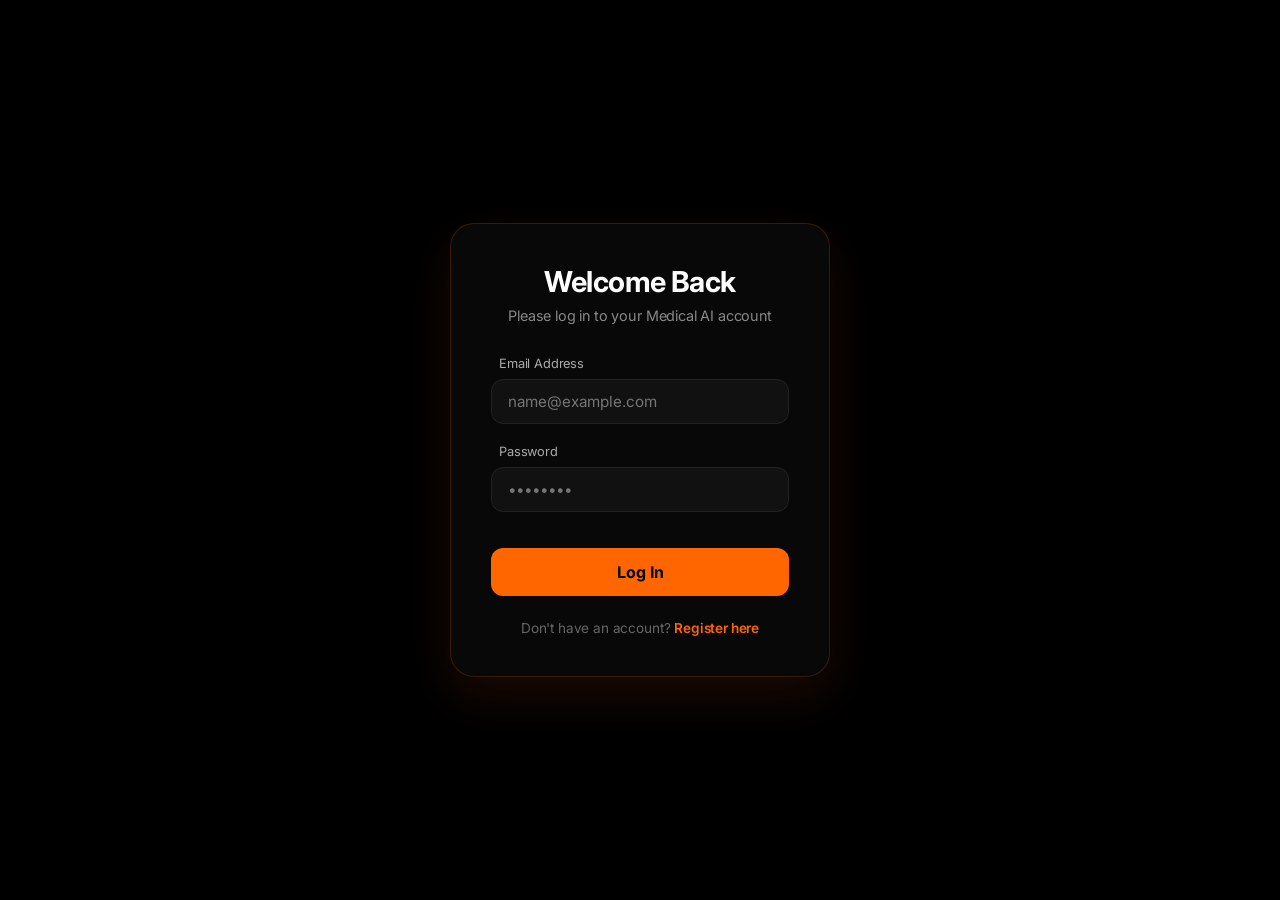
==== templates/login.html @ 04c65a47 "added code" ====
<!DOCTYPE html>
<html lang="en">
<head>
    <meta charset="UTF-8">
    <meta name="viewport" content="width=device-width, initial-scale=1.0">
    <title>Login - Medical AI</title>
    <link rel="stylesheet" href="/static/css/global.css">
    <link rel="stylesheet" href="/static/css/auth.css">
    <link rel="preconnect" href="https://fonts.googleapis.com">
    <link href="https://fonts.googleapis.com/css2?family=Inter:wght@400;500;600;700&display=swap" rel="stylesheet">
</head>
<body style="display:flex; align-items:center; justify-content:center; background:#000;">
    <div id="login-card" class="auth-card">
        <h2>Welcome Back</h2>
        <p>Please log in to your Medical AI account</p>
        <form id="login-form">
            <div class="form-group">
                <label>Email Address</label>
                <input type="email" id="login-email" class="auth-input" placeholder="name@example.com" required>
            </div>
            <div class="form-group">
                <label>Password</label>
                <input type="password" id="login-password" class="auth-input" placeholder="••••••••" required>
            </div>
            <button type="submit" class="auth-btn">Log In</button>
        </form>
        <div class="auth-footer">
            Don't have an account? <a href="/register">Register here</a>
        </div>
    </div>

    <script type="module">
        import API from '/static/js/api.js';
        
        // Redirect if already logged in
        if (localStorage.getItem('access_token')) {
            window.location.href = '/';
        }

        const loginForm = document.getElementById('login-form');
        loginForm.addEventListener('submit', async (e) => {
            e.preventDefault();
            const email = document.getElementById('login-email').value;
            const password = document.getElementById('login-password').value;

            try {
                const data = await API.login(email, password);
                localStorage.setItem('access_token', data.access_token);
                localStorage.setItem('user', JSON.stringify(data.user));
                window.location.href = '/';
            } catch (err) {
                alert(err.message);
            }
        });
    </script>
</body>
</html>
---- static/css/global.css ----
:root {
    --bg-base: #020202; /* Deep Obsidian */
    --sidebar-bg: rgba(5, 5, 5, 0.6);
    --card-bg: rgba(255, 255, 255, 0.02);
    --glass-blur: blur(40px);
    --accent-glow: 0 0 20px rgba(255, 255, 255, 0.05);
    --text-main: #ffffff;
    --text-muted: #888899; /* Interstellar Gray */
    --border-glass: rgba(255, 255, 255, 0.06);
    --border-active: rgba(255, 255, 255, 0.15);
    --sidebar-width: 320px;
}

* {
    margin: 0;
    padding: 0;
    box-sizing: border-box;
    font-family: 'Inter', system-ui, -apple-system, sans-serif;
}

body {
    background-color: var(--bg-base);
    color: var(--text-main);
    display: flex;
    height: 100vh;
    overflow: hidden;
    position: relative;
    /* Ultra-subtle deep texture */
    background-image: 
        radial-gradient(circle at 50% -20%, rgba(255,255,255,0.03), transparent 50%),
        linear-gradient(var(--border-glass) 1px, transparent 1px),
        linear-gradient(90deg, var(--border-glass) 1px, transparent 1px);
    background-size: 100% 100%, 60px 60px, 60px 60px;
    letter-spacing: -0.01em;
}

/* Sidebar Styling - Celestial Float */
.sidebar {
    width: var(--sidebar-width);
    background: var(--sidebar-bg);
    backdrop-filter: var(--glass-blur);
    border-right: 1px solid var(--border-glass);
    display: flex;
    flex-direction: column;
    padding: 2.5rem 1.75rem;
    position: relative;
    z-index: 10;
    overflow-y: auto;
    scrollbar-gutter: stable;
    transition: width 0.3s cubic-bezier(0.4, 0, 0.2, 1);
}

.logo-area {
    display: flex;
    align-items: center;
    gap: 1.25rem;
    margin-bottom: 3.5rem;
}

.logo-icon {
    width: 44px;
    height: 44px;
    background: #111;
    border: 1px solid var(--border-glass);
    border-radius: 14px;
    display: flex;
    align-items: center;
    justify-content: center;
    font-weight: 900;
    font-size: 1.4rem;
    color: white;
    box-shadow: 0 10px 30px rgba(0,0,0,0.5);
    position: relative;
    overflow: hidden;
}

.logo-icon::after {
    content: '';
    position: absolute;
    top: -50%; left: -50%; width: 200%; height: 200%;
    background: radial-gradient(circle, rgba(255,255,255,0.1) 0%, transparent 70%);
}

.logo-text {
    font-weight: 800;
    font-size: 1.4rem;
    color: var(--text-main);
    letter-spacing: -0.02em;
}

/* Main Content Area */
.main-content {
    flex: 1;
    display: flex;
    flex-direction: column;
    position: relative;
    background: radial-gradient(ellipse at top center, rgba(255,255,255,0.01) 0%, transparent 80%);
}

/* Scrollbar Styling - Minimalist Celestial */
::-webkit-scrollbar {
    width: 4px;
}
::-webkit-scrollbar-track {
    background: transparent;
}
::-webkit-scrollbar-thumb {
    background: rgba(255, 255, 255, 0.05);
    border-radius: 10px;
    transition: background 0.3s;
}
::-webkit-scrollbar-thumb:hover {
    background: rgba(255, 255, 255, 0.15);
}
---- static/css/auth.css ----
/* 
    Auth System Styling: Black (Obsidian) & Orange (Vibrant)
*/

.auth-overlay {
    position: fixed;
    top: 0; left: 0; width: 100%; height: 100%;
    background: #000; /* Pure Black Background */
    z-index: 1000;
    display: flex;
    align-items: center;
    justify-content: center;
    transition: opacity 0.5s ease-in-out;
}

.auth-card {
    width: 380px;
    padding: 2.5rem;
    background: rgba(10, 10, 10, 0.8);
    backdrop-filter: blur(20px);
    border: 1px solid rgba(255, 102, 0, 0.2); /* Subtle Orange Border */
    border-radius: 24px;
    box-shadow: 0 20px 50px rgba(255, 102, 0, 0.1);
    text-align: center;
    animation: fadeIn 0.6s cubic-bezier(0.23, 1, 0.32, 1);
}

@keyframes fadeIn {
    from { opacity: 0; transform: translateY(20px); }
    to { opacity: 1; transform: translateY(0); }
}

.auth-card h2 {
    color: #fff;
    font-size: 1.8rem;
    font-weight: 700;
    margin-bottom: 0.5rem;
    letter-spacing: -0.02em;
}

.auth-card p {
    color: #888;
    font-size: 0.9rem;
    margin-bottom: 2rem;
}

.form-group {
    margin-bottom: 1.25rem;
    text-align: left;
}

.form-group label {
    display: block;
    color: #aaa;
    font-size: 0.8rem;
    margin-bottom: 0.5rem;
    margin-left: 0.5rem;
}

.auth-input {
    width: 100%;
    padding: 12px 16px;
    background: #111;
    border: 1px solid #222;
    border-radius: 12px;
    color: #fff;
    font-size: 0.95rem;
    transition: all 0.3s;
}

.auth-input:focus {
    outline: none;
    border-color: #ff6600; /* Vibrant Orange */
    box-shadow: 0 0 10px rgba(255, 102, 0, 0.2);
}

.auth-btn {
    width: 100%;
    padding: 14px;
    background: #ff6600; /* Vibrant Orange */
    border: none;
    border-radius: 12px;
    color: #000;
    font-weight: 700;
    font-size: 1rem;
    cursor: pointer;
    transition: all 0.3s;
    margin-top: 1rem;
}

.auth-btn:hover {
    background: #ff8533;
    transform: translateY(-2px);
    box-shadow: 0 10px 20px rgba(255, 102, 0, 0.3);
}

.auth-footer {
    margin-top: 1.5rem;
    color: #666;
    font-size: 0.85rem;
}

.auth-footer a {
    color: #ff6600;
    text-decoration: none;
    font-weight: 600;
}

.auth-footer a:hover {
    text-decoration: underline;
}

.hidden {
    display: none !important;
}
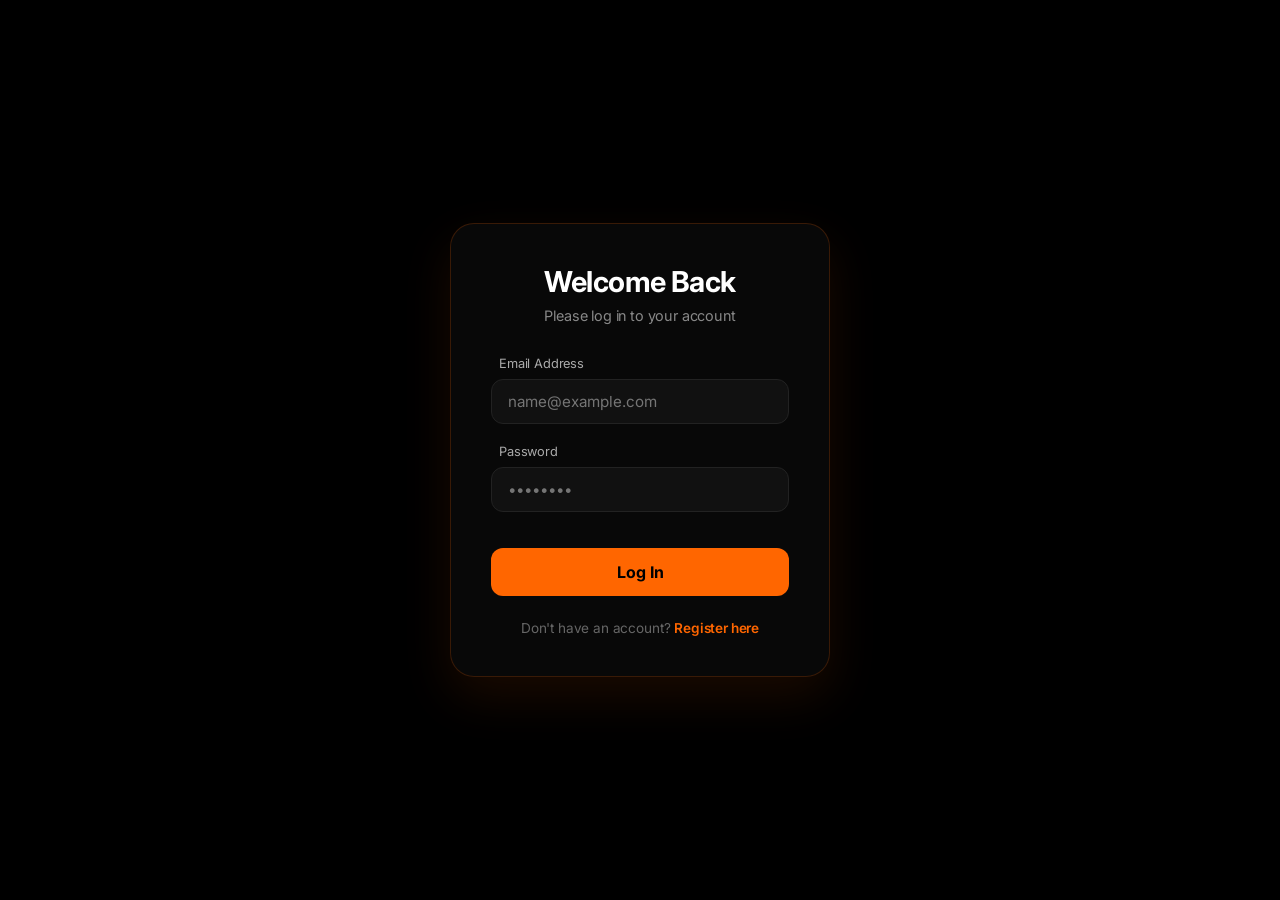
==== commit ab2d124d: "Initial commit" ====
--- a/templates/login.html
+++ b/templates/login.html
@@ -12,7 +12,7 @@
 <body style="display:flex; align-items:center; justify-content:center; background:#000;">
     <div id="login-card" class="auth-card">
         <h2>Welcome Back</h2>
-        <p>Please log in to your Medical AI account</p>
+        <p>Please log in to your account</p>
         <form id="login-form">
             <div class="form-group">
                 <label>Email Address</label>
@@ -32,7 +32,6 @@
     <script type="module">
         import API from '/static/js/api.js';
         
-        // Redirect if already logged in
         if (localStorage.getItem('access_token')) {
             window.location.href = '/';
         }
